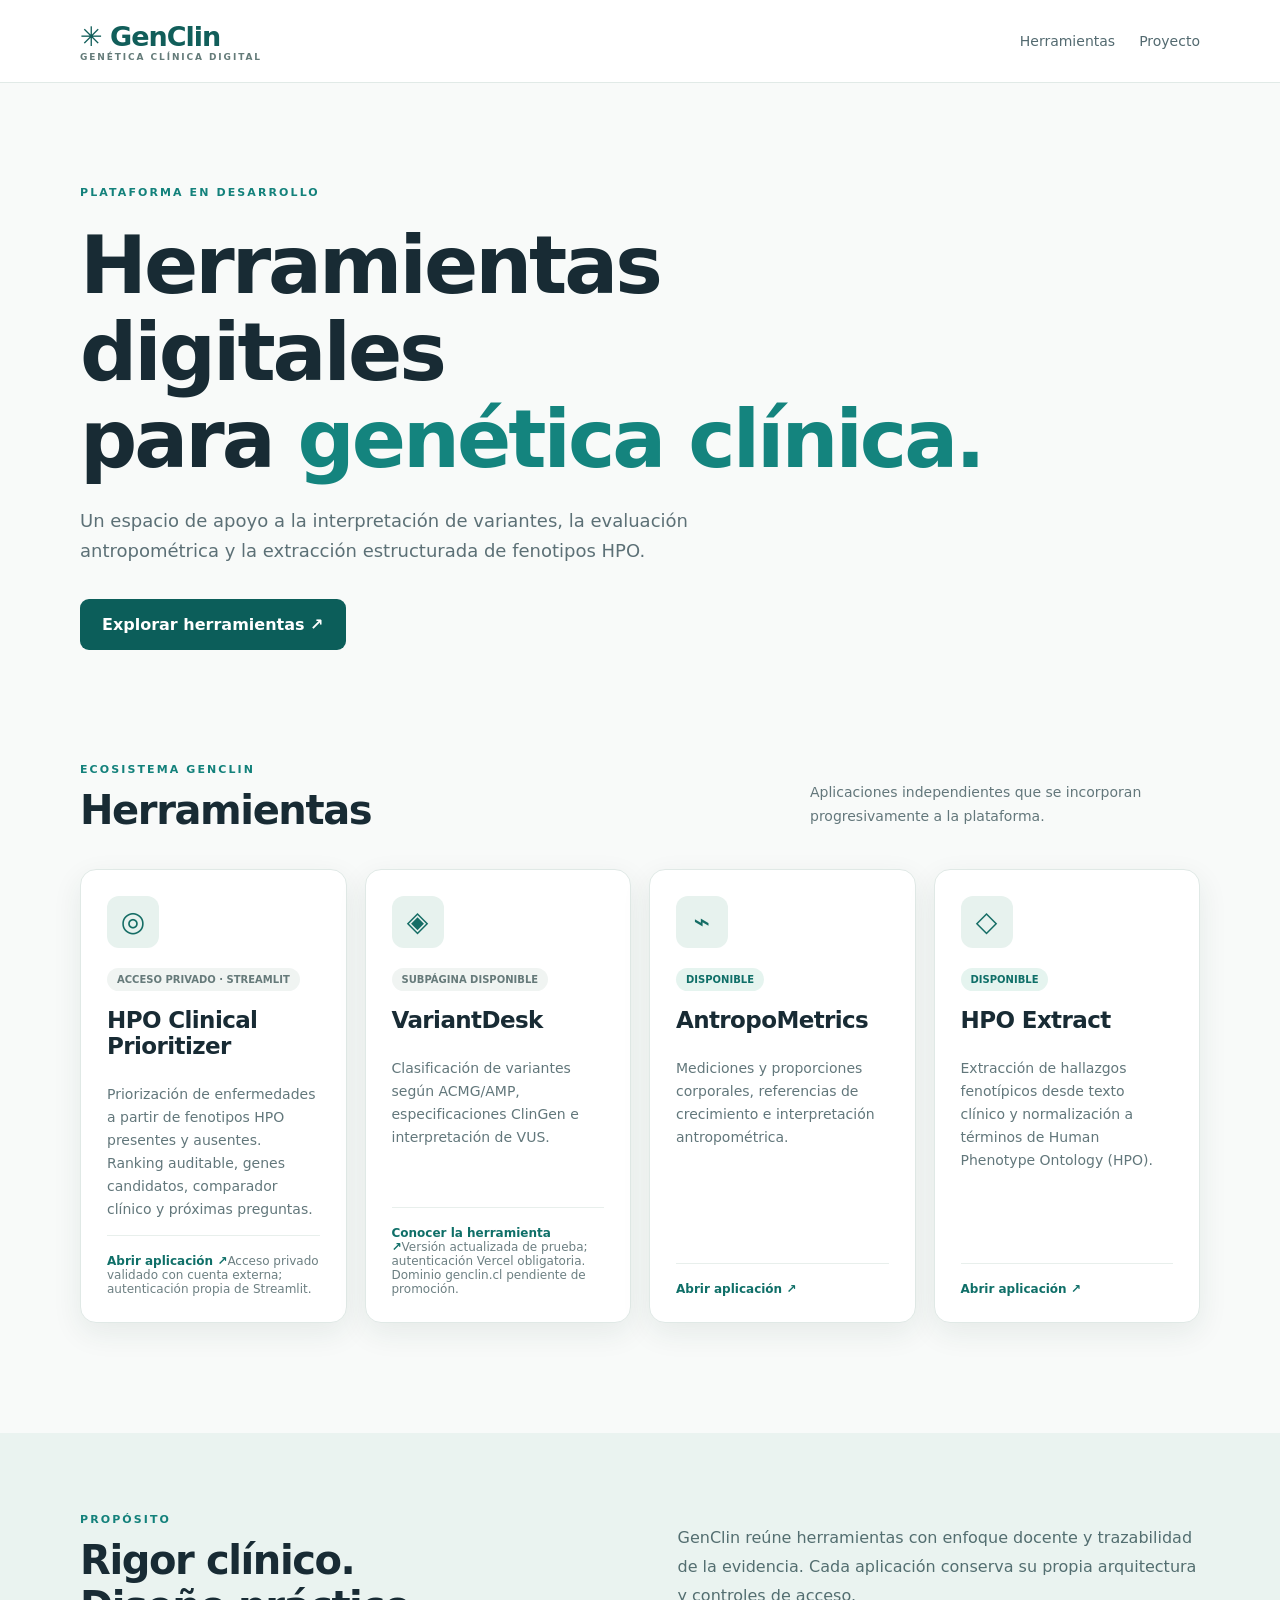
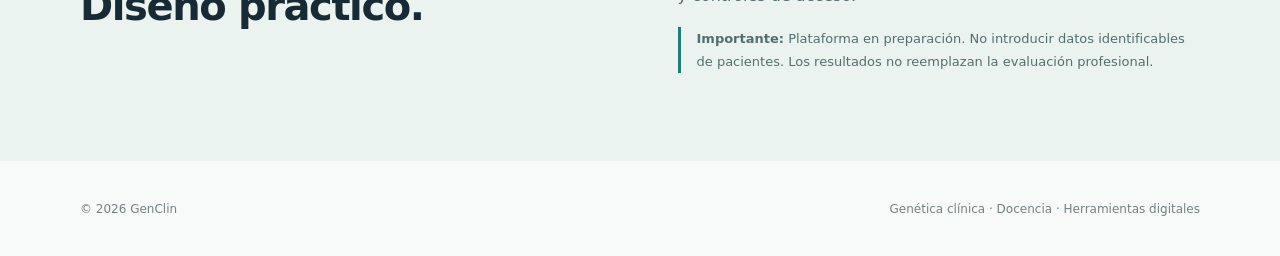
==== index.html @ 96fd71f2 "fix(portal): point VariantDesk to tested protected preview and clarify Streamlit privacy" ====
<!doctype html>
<html lang="es"><head><meta charset="utf-8"><meta name="viewport" content="width=device-width,initial-scale=1"><meta name="description" content="GenClin: herramientas digitales para genética clínica y docencia."><title>GenClin | Genética clínica digital</title><link rel="stylesheet" href="./styles.css"></head>
<body><header class="header"><div class="container top"><a class="brand" href="./">✳ GenClin <small>GENÉTICA CLÍNICA DIGITAL</small></a><nav><a href="#herramientas">Herramientas</a><a href="#proyecto">Proyecto</a></nav></div></header>
<main><section class="hero container"><span class="eyebrow">PLATAFORMA EN DESARROLLO</span><h1>Herramientas digitales<br>para <em>genética clínica.</em></h1><p>Un espacio de apoyo a la interpretación de variantes, la evaluación antropométrica y la extracción estructurada de fenotipos HPO.</p><a class="button" href="#herramientas">Explorar herramientas ↗</a></section>
<section class="container section" id="herramientas"><div class="intro"><div><span class="eyebrow">ECOSISTEMA GENCLIN</span><h2>Herramientas</h2></div><p>Aplicaciones independientes que se incorporan progresivamente a la plataforma.</p></div>
<div class="cards"><article class="card"><span class="symbol">◎</span><span class="tag">Acceso privado · Streamlit</span><h3>HPO Clinical Prioritizer</h3><p>Priorización de enfermedades a partir de fenotipos HPO presentes y ausentes. Ranking auditable, genes candidatos, comparador clínico y próximas preguntas.</p><footer><a href="https://hpo-clinical-prioritizer.streamlit.app/" target="_blank" rel="noopener noreferrer" aria-label="Abrir HPO Clinical Prioritizer en Streamlit con acceso privado">Abrir aplicación ↗</a><span class="subnote">Acceso privado validado con cuenta externa; autenticación propia de Streamlit.</span></footer></article>
<article class="card"><span class="symbol">◈</span><span class="tag">Subpágina disponible</span><h3>VariantDesk</h3><p>Clasificación de variantes según ACMG/AMP, especificaciones ClinGen e interpretación de VUS.</p><footer><a href="https://variantdesk-nqoenwods-grlayson-7898s-projects.vercel.app/sequence" target="_blank" rel="noopener noreferrer" aria-label="Abrir preview actualizado y protegido de VariantDesk en Vercel">Conocer la herramienta ↗</a><span class="subnote">Versión actualizada de prueba; autenticación Vercel obligatoria. Dominio genclin.cl pendiente de promoción.</span></footer></article>
<article class="card"><span class="symbol">⌁</span><span class="tag available">Disponible</span><h3>AntropoMetrics</h3><p>Mediciones y proporciones corporales, referencias de crecimiento e interpretación antropométrica.</p><footer><a href="https://antropometria.genclin.cl" target="_blank" rel="noopener noreferrer" aria-label="Abrir AntropoMetrics">Abrir aplicación ↗</a></footer></article>
<article class="card"><span class="symbol">◇</span><span class="tag available">Disponible</span><h3>HPO Extract</h3><p>Extracción de hallazgos fenotípicos desde texto clínico y normalización a términos de Human Phenotype Ontology (HPO).</p><footer><a href="https://hpo.genclin.cl" target="_blank" rel="noopener noreferrer" aria-label="Abrir HPO Extract">Abrir aplicación ↗</a></footer></article></div></section>
<section id="proyecto" class="info"><div class="container info-grid"><div><span class="eyebrow">PROPÓSITO</span><h2>Rigor clínico.<br>Diseño práctico.</h2></div><div><p>GenClin reúne herramientas con enfoque docente y trazabilidad de la evidencia. Cada aplicación conserva su propia arquitectura y controles de acceso.</p><p class="notice"><strong>Importante:</strong> Plataforma en preparación. No introducir datos identificables de pacientes. Los resultados no reemplazan la evaluación profesional.</p></div></div></section></main>
<footer class="container foot"><span>© 2026 GenClin</span><span>Genética clínica · Docencia · Herramientas digitales</span></footer></body></html>
---- styles.css ----
:root{font-family:Inter,ui-sans-serif,system-ui,-apple-system,BlinkMacSystemFont,"Segoe UI",sans-serif;color:#182b34;background:#f8faf9}*{box-sizing:border-box}html{scroll-behavior:smooth}body{margin:0}a{text-decoration:none;color:inherit}.container{width:min(1120px,calc(100% - 44px));margin:auto}.header{background:white;border-bottom:1px solid #e1eae7}.top{display:flex;justify-content:space-between;align-items:center;gap:20px;min-height:82px}.brand{font-size:27px;font-weight:800;letter-spacing:-1px;color:#115e5a}.brand small{display:block;font-size:9px;letter-spacing:1.9px;color:#647b79}.top nav{display:flex;gap:24px;color:#536a70;font-size:14px}.hero{padding:98px 0 108px}.eyebrow{color:#13817b;font-size:11px;font-weight:800;letter-spacing:2.1px}.hero h1{font-size:clamp(43px,6.4vw,80px);line-height:1.09;letter-spacing:-3px;margin:22px 0;max-width:930px}.hero em{font-style:normal;color:#14847e}.hero p{font-size:18px;line-height:1.7;max-width:670px;color:#5c7076;margin:0 0 32px}.button{display:inline-block;background:#0c5e5a;color:white;padding:16px 22px;border-radius:9px;font-weight:650}.button:hover{background:#084a46}.section{padding-bottom:110px}.intro{display:flex;justify-content:space-between;align-items:end;gap:30px;margin-bottom:26px}.intro h2,.info h2{font-size:40px;letter-spacing:-1.4px;margin:10px 0}.intro p{max-width:390px;color:#63777b;line-height:1.7;font-size:14px}.cards{display:grid;grid-template-columns:repeat(3,minmax(0,1fr));gap:18px}.card{background:white;border:1px solid #e0e9e6;border-radius:16px;min-height:330px;padding:26px;display:flex;flex-direction:column;box-shadow:0 10px 30px #183c3615}.symbol{display:grid;place-items:center;width:52px;height:52px;border-radius:12px;background:#e7f2ee;color:#156d65;font-size:28px}.tag{align-self:flex-start;margin-top:20px;background:#f0f4f2;color:#667a7a;padding:6px 10px;border-radius:99px;font-size:10px;text-transform:uppercase;font-weight:700}.card h3{margin:16px 0 10px;font-size:23px;letter-spacing:-.6px}.card p{font-size:14px;color:#62777b;line-height:1.65}.card footer{margin-top:auto;border-top:1px solid #e8efec;padding-top:18px;color:#6c7f82;font-size:12px}.info{background:#eaf3f0;padding:75px 0}.info-grid{display:grid;grid-template-columns:1fr 1fr;gap:75px}.info-grid p{color:#536e70;font-size:16px;line-height:1.8}.notice{border-left:3px solid #207e78;padding-left:16px;font-size:13px!important}.foot{min-height:95px;display:flex;justify-content:space-between;align-items:center;gap:20px;font-size:12px;color:#718284}@media(max-width:760px){.top{min-height:72px}.top nav{gap:14px;font-size:12px}.hero{padding:65px 0}.hero h1{letter-spacing:-1.7px}.hero p{font-size:16px}.intro{display:block}.cards{grid-template-columns:1fr}.card{min-height:280px}.info-grid{grid-template-columns:1fr;gap:16px}.info{padding:55px 0}.foot{flex-direction:column;align-items:start;padding:25px 0}}.tag.available{background:#e5f4ef;color:#0f6f68}.card footer a{color:#0f6f68;font-weight:700}.card footer a:hover{text-decoration:underline}\n
.card footer .subnote{display:block;margin-top:8px;color:#718284;font-size:11px;line-height:1.5}.cards{grid-template-columns:repeat(2,minmax(0,1fr))}@media(min-width:980px){.cards{grid-template-columns:repeat(4,minmax(0,1fr))}}@media(max-width:760px){.cards{grid-template-columns:1fr}}
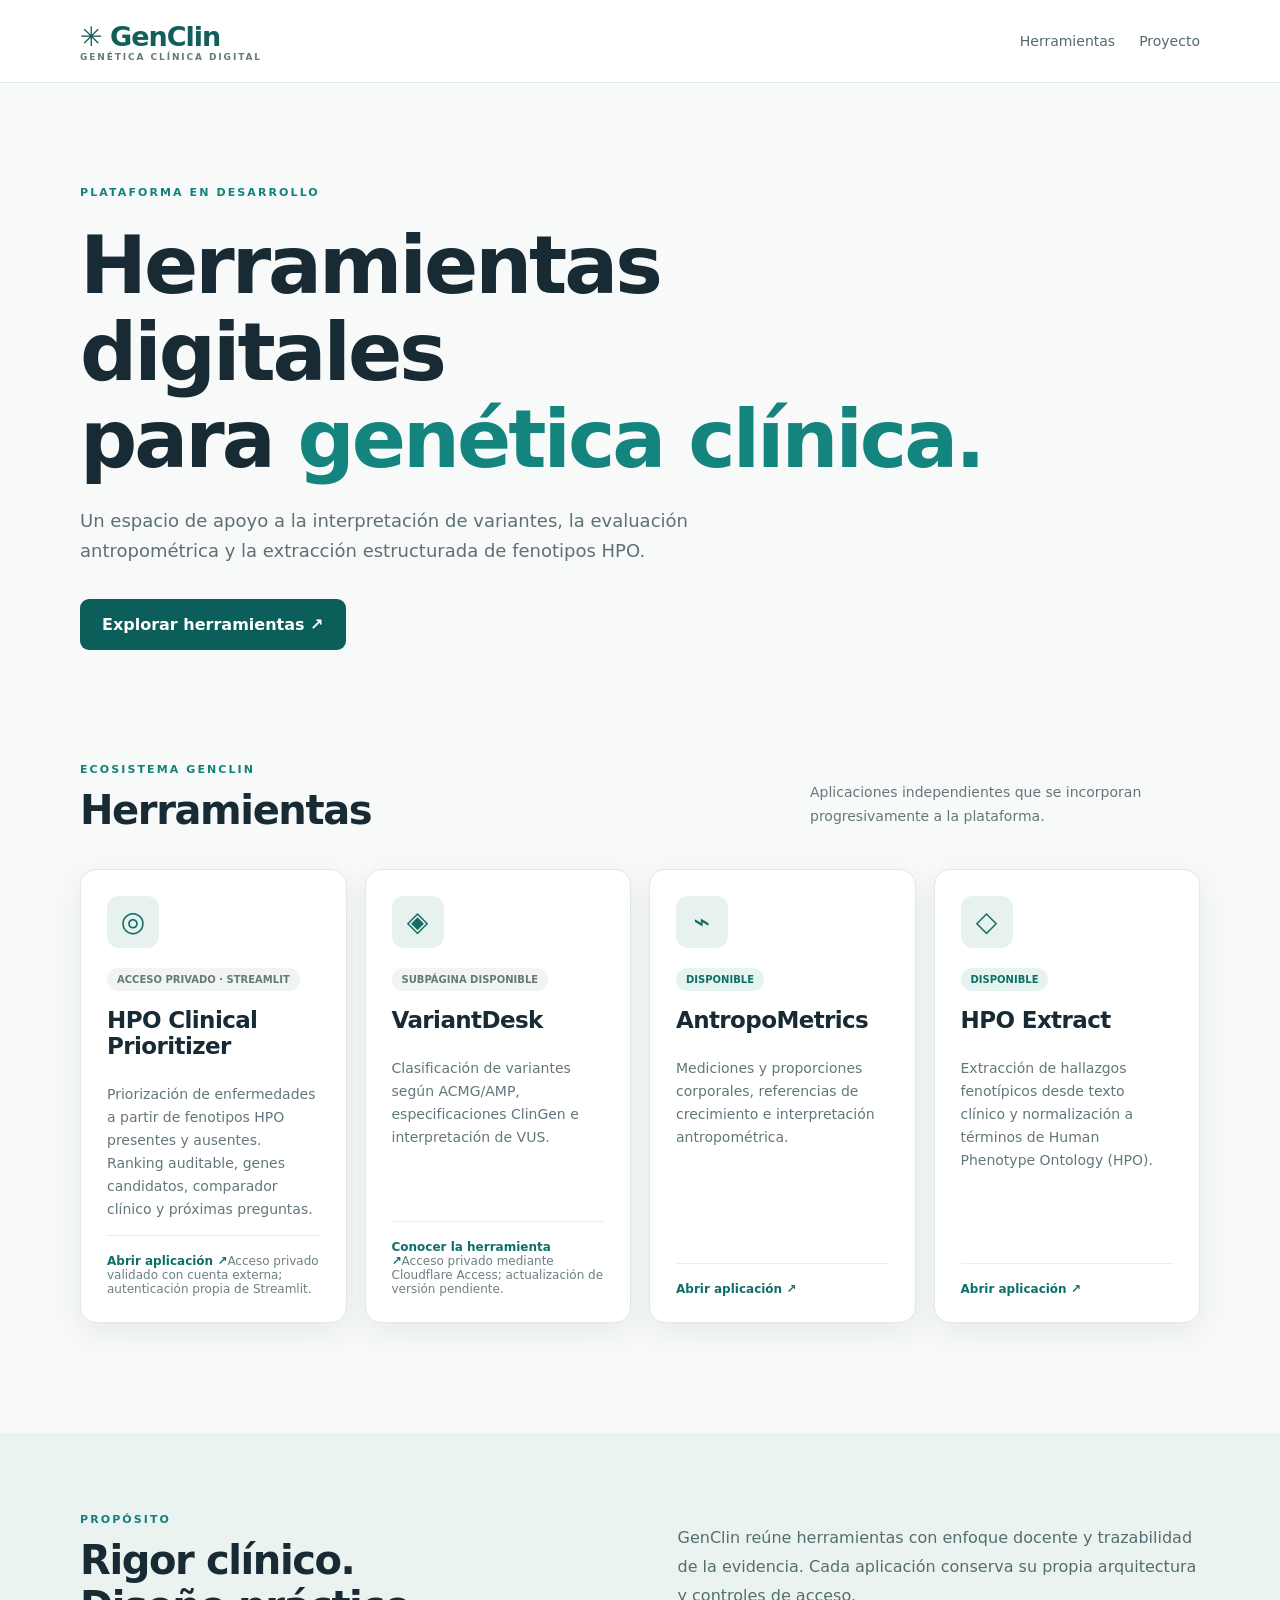
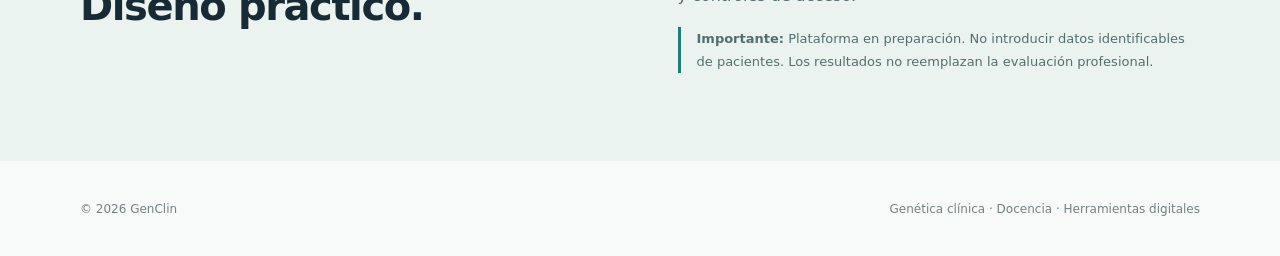
==== commit a6148517: "fix(portal): use canonical protected variantdesk.genclin.cl link" ====
--- a/index.html
+++ b/index.html
@@ -4,7 +4,7 @@
 <main><section class="hero container"><span class="eyebrow">PLATAFORMA EN DESARROLLO</span><h1>Herramientas digitales<br>para <em>genética clínica.</em></h1><p>Un espacio de apoyo a la interpretación de variantes, la evaluación antropométrica y la extracción estructurada de fenotipos HPO.</p><a class="button" href="#herramientas">Explorar herramientas ↗</a></section>
 <section class="container section" id="herramientas"><div class="intro"><div><span class="eyebrow">ECOSISTEMA GENCLIN</span><h2>Herramientas</h2></div><p>Aplicaciones independientes que se incorporan progresivamente a la plataforma.</p></div>
 <div class="cards"><article class="card"><span class="symbol">◎</span><span class="tag">Acceso privado · Streamlit</span><h3>HPO Clinical Prioritizer</h3><p>Priorización de enfermedades a partir de fenotipos HPO presentes y ausentes. Ranking auditable, genes candidatos, comparador clínico y próximas preguntas.</p><footer><a href="https://hpo-clinical-prioritizer.streamlit.app/" target="_blank" rel="noopener noreferrer" aria-label="Abrir HPO Clinical Prioritizer en Streamlit con acceso privado">Abrir aplicación ↗</a><span class="subnote">Acceso privado validado con cuenta externa; autenticación propia de Streamlit.</span></footer></article>
-<article class="card"><span class="symbol">◈</span><span class="tag">Subpágina disponible</span><h3>VariantDesk</h3><p>Clasificación de variantes según ACMG/AMP, especificaciones ClinGen e interpretación de VUS.</p><footer><a href="https://variantdesk-nqoenwods-grlayson-7898s-projects.vercel.app/sequence" target="_blank" rel="noopener noreferrer" aria-label="Abrir preview actualizado y protegido de VariantDesk en Vercel">Conocer la herramienta ↗</a><span class="subnote">Versión actualizada de prueba; autenticación Vercel obligatoria. Dominio genclin.cl pendiente de promoción.</span></footer></article>
+<article class="card"><span class="symbol">◈</span><span class="tag">Subpágina disponible</span><h3>VariantDesk</h3><p>Clasificación de variantes según ACMG/AMP, especificaciones ClinGen e interpretación de VUS.</p><footer><a href="https://variantdesk.genclin.cl/sequence" target="_blank" rel="noopener noreferrer" aria-label="Abrir VariantDesk protegido en GenClin">Conocer la herramienta ↗</a><span class="subnote">Acceso privado mediante Cloudflare Access; actualización de versión pendiente.</span></footer></article>
 <article class="card"><span class="symbol">⌁</span><span class="tag available">Disponible</span><h3>AntropoMetrics</h3><p>Mediciones y proporciones corporales, referencias de crecimiento e interpretación antropométrica.</p><footer><a href="https://antropometria.genclin.cl" target="_blank" rel="noopener noreferrer" aria-label="Abrir AntropoMetrics">Abrir aplicación ↗</a></footer></article>
 <article class="card"><span class="symbol">◇</span><span class="tag available">Disponible</span><h3>HPO Extract</h3><p>Extracción de hallazgos fenotípicos desde texto clínico y normalización a términos de Human Phenotype Ontology (HPO).</p><footer><a href="https://hpo.genclin.cl" target="_blank" rel="noopener noreferrer" aria-label="Abrir HPO Extract">Abrir aplicación ↗</a></footer></article></div></section>
 <section id="proyecto" class="info"><div class="container info-grid"><div><span class="eyebrow">PROPÓSITO</span><h2>Rigor clínico.<br>Diseño práctico.</h2></div><div><p>GenClin reúne herramientas con enfoque docente y trazabilidad de la evidencia. Cada aplicación conserva su propia arquitectura y controles de acceso.</p><p class="notice"><strong>Importante:</strong> Plataforma en preparación. No introducir datos identificables de pacientes. Los resultados no reemplazan la evaluación profesional.</p></div></div></section></main>
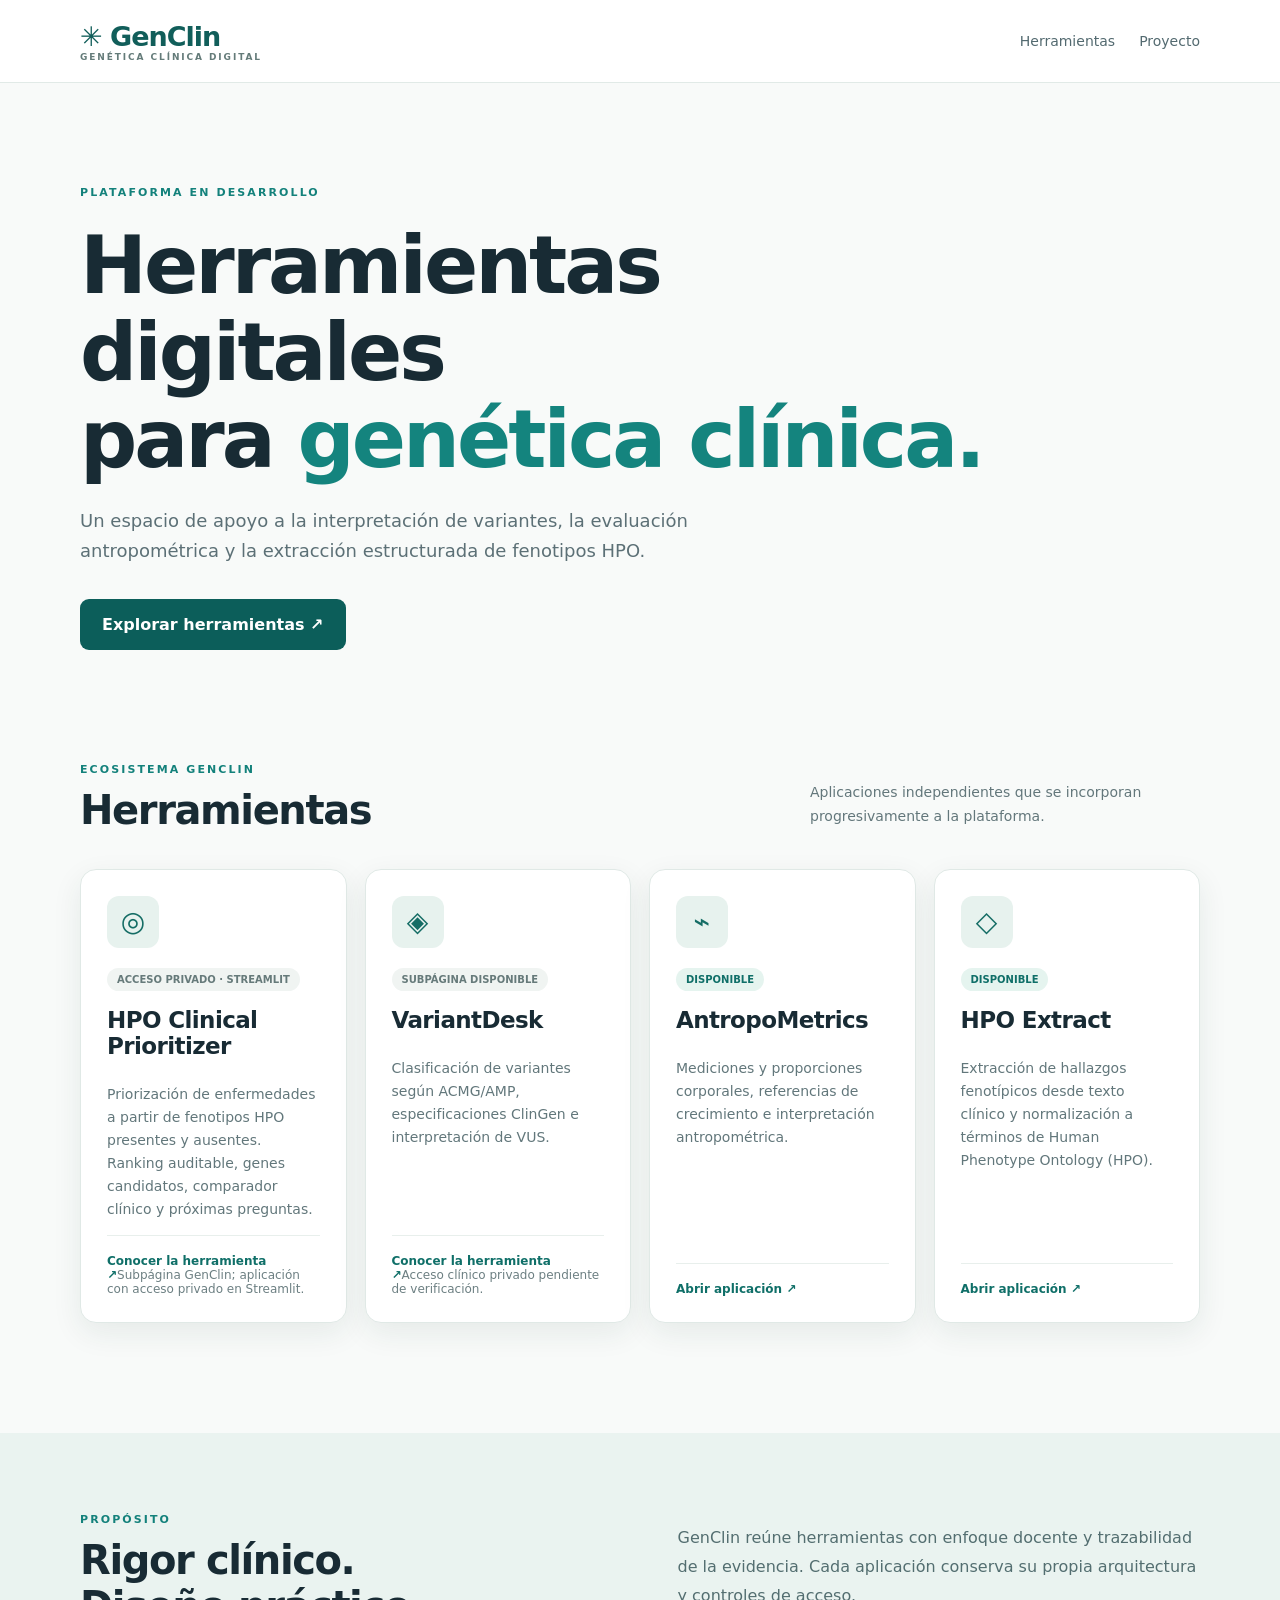
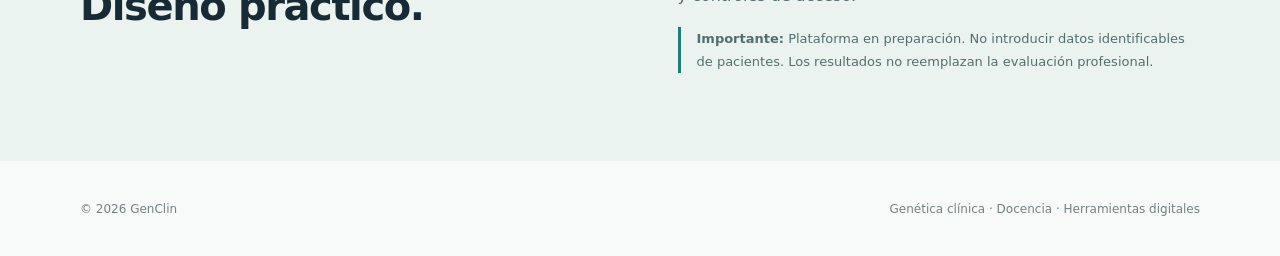
==== commit 6f04a8a1: "fix(portal): link VariantDesk to protected canonical domain" ====
--- a/index.html
+++ b/index.html
@@ -3,8 +3,8 @@
 <body><header class="header"><div class="container top"><a class="brand" href="./">✳ GenClin <small>GENÉTICA CLÍNICA DIGITAL</small></a><nav><a href="#herramientas">Herramientas</a><a href="#proyecto">Proyecto</a></nav></div></header>
 <main><section class="hero container"><span class="eyebrow">PLATAFORMA EN DESARROLLO</span><h1>Herramientas digitales<br>para <em>genética clínica.</em></h1><p>Un espacio de apoyo a la interpretación de variantes, la evaluación antropométrica y la extracción estructurada de fenotipos HPO.</p><a class="button" href="#herramientas">Explorar herramientas ↗</a></section>
 <section class="container section" id="herramientas"><div class="intro"><div><span class="eyebrow">ECOSISTEMA GENCLIN</span><h2>Herramientas</h2></div><p>Aplicaciones independientes que se incorporan progresivamente a la plataforma.</p></div>
-<div class="cards"><article class="card"><span class="symbol">◎</span><span class="tag">Acceso privado · Streamlit</span><h3>HPO Clinical Prioritizer</h3><p>Priorización de enfermedades a partir de fenotipos HPO presentes y ausentes. Ranking auditable, genes candidatos, comparador clínico y próximas preguntas.</p><footer><a href="https://hpo-clinical-prioritizer.streamlit.app/" target="_blank" rel="noopener noreferrer" aria-label="Abrir HPO Clinical Prioritizer en Streamlit con acceso privado">Abrir aplicación ↗</a><span class="subnote">Acceso privado validado con cuenta externa; autenticación propia de Streamlit.</span></footer></article>
-<article class="card"><span class="symbol">◈</span><span class="tag">Subpágina disponible</span><h3>VariantDesk</h3><p>Clasificación de variantes según ACMG/AMP, especificaciones ClinGen e interpretación de VUS.</p><footer><a href="https://variantdesk.genclin.cl/sequence" target="_blank" rel="noopener noreferrer" aria-label="Abrir VariantDesk protegido en GenClin">Conocer la herramienta ↗</a><span class="subnote">Acceso privado mediante Cloudflare Access; actualización de versión pendiente.</span></footer></article>
+<div class="cards"><article class="card"><span class="symbol">◎</span><span class="tag">Acceso privado · Streamlit</span><h3>HPO Clinical Prioritizer</h3><p>Priorización de enfermedades a partir de fenotipos HPO presentes y ausentes. Ranking auditable, genes candidatos, comparador clínico y próximas preguntas.</p><footer><a href="/hpo-prioritizer/" aria-label="Ver HPO Clinical Prioritizer en GenClin">Conocer la herramienta ↗</a><span class="subnote">Subpágina GenClin; aplicación con acceso privado en Streamlit.</span></footer></article>
+<article class="card"><span class="symbol">◈</span><span class="tag">Subpágina disponible</span><h3>VariantDesk</h3><p>Clasificación de variantes según ACMG/AMP, especificaciones ClinGen e interpretación de VUS.</p><footer><a href="https://variantdesk.genclin.cl/" target="_blank" rel="noopener noreferrer" aria-label="Abrir VariantDesk protegido en GenClin">Conocer la herramienta ↗</a><span class="subnote">Acceso clínico privado pendiente de verificación.</span></footer></article>
 <article class="card"><span class="symbol">⌁</span><span class="tag available">Disponible</span><h3>AntropoMetrics</h3><p>Mediciones y proporciones corporales, referencias de crecimiento e interpretación antropométrica.</p><footer><a href="https://antropometria.genclin.cl" target="_blank" rel="noopener noreferrer" aria-label="Abrir AntropoMetrics">Abrir aplicación ↗</a></footer></article>
 <article class="card"><span class="symbol">◇</span><span class="tag available">Disponible</span><h3>HPO Extract</h3><p>Extracción de hallazgos fenotípicos desde texto clínico y normalización a términos de Human Phenotype Ontology (HPO).</p><footer><a href="https://hpo.genclin.cl" target="_blank" rel="noopener noreferrer" aria-label="Abrir HPO Extract">Abrir aplicación ↗</a></footer></article></div></section>
 <section id="proyecto" class="info"><div class="container info-grid"><div><span class="eyebrow">PROPÓSITO</span><h2>Rigor clínico.<br>Diseño práctico.</h2></div><div><p>GenClin reúne herramientas con enfoque docente y trazabilidad de la evidencia. Cada aplicación conserva su propia arquitectura y controles de acceso.</p><p class="notice"><strong>Importante:</strong> Plataforma en preparación. No introducir datos identificables de pacientes. Los resultados no reemplazan la evaluación profesional.</p></div></div></section></main>
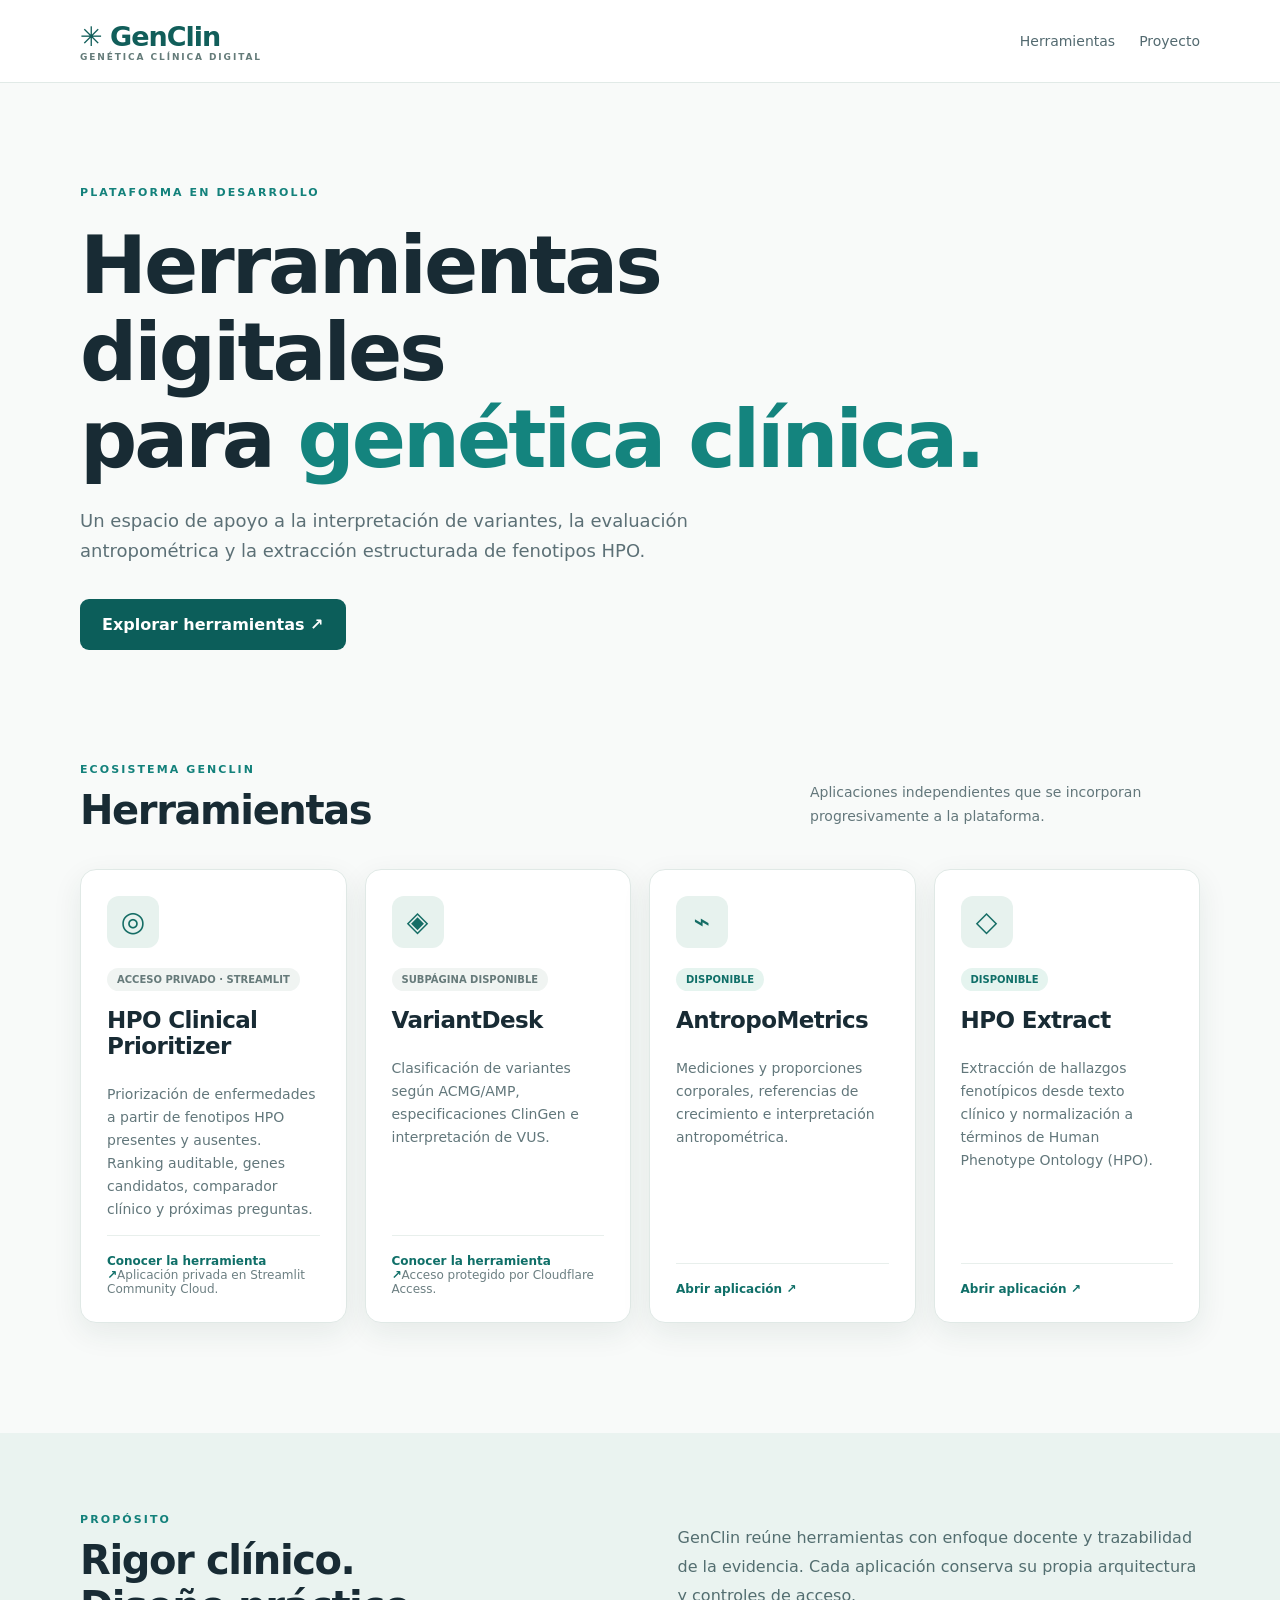
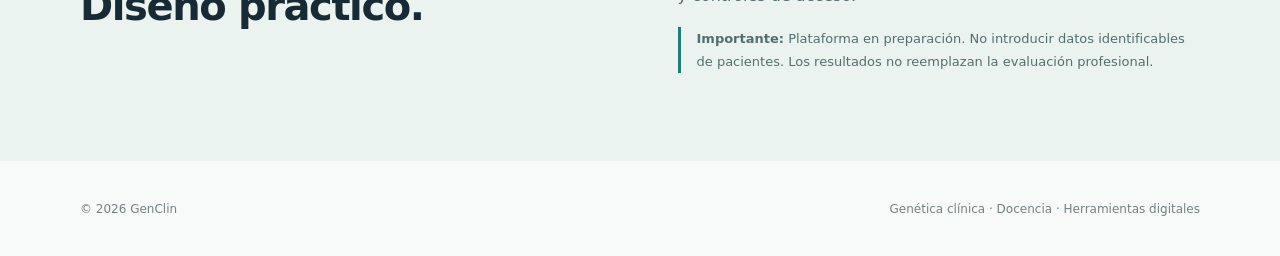
==== commit d619eabc: "fix(portal): publish verified private HPO and VariantDesk links" ====
--- a/index.html
+++ b/index.html
@@ -3,8 +3,8 @@
 <body><header class="header"><div class="container top"><a class="brand" href="./">✳ GenClin <small>GENÉTICA CLÍNICA DIGITAL</small></a><nav><a href="#herramientas">Herramientas</a><a href="#proyecto">Proyecto</a></nav></div></header>
 <main><section class="hero container"><span class="eyebrow">PLATAFORMA EN DESARROLLO</span><h1>Herramientas digitales<br>para <em>genética clínica.</em></h1><p>Un espacio de apoyo a la interpretación de variantes, la evaluación antropométrica y la extracción estructurada de fenotipos HPO.</p><a class="button" href="#herramientas">Explorar herramientas ↗</a></section>
 <section class="container section" id="herramientas"><div class="intro"><div><span class="eyebrow">ECOSISTEMA GENCLIN</span><h2>Herramientas</h2></div><p>Aplicaciones independientes que se incorporan progresivamente a la plataforma.</p></div>
-<div class="cards"><article class="card"><span class="symbol">◎</span><span class="tag">Acceso privado · Streamlit</span><h3>HPO Clinical Prioritizer</h3><p>Priorización de enfermedades a partir de fenotipos HPO presentes y ausentes. Ranking auditable, genes candidatos, comparador clínico y próximas preguntas.</p><footer><a href="/hpo-prioritizer/" aria-label="Ver HPO Clinical Prioritizer en GenClin">Conocer la herramienta ↗</a><span class="subnote">Subpágina GenClin; aplicación con acceso privado en Streamlit.</span></footer></article>
-<article class="card"><span class="symbol">◈</span><span class="tag">Subpágina disponible</span><h3>VariantDesk</h3><p>Clasificación de variantes según ACMG/AMP, especificaciones ClinGen e interpretación de VUS.</p><footer><a href="https://variantdesk.genclin.cl/" target="_blank" rel="noopener noreferrer" aria-label="Abrir VariantDesk protegido en GenClin">Conocer la herramienta ↗</a><span class="subnote">Acceso clínico privado pendiente de verificación.</span></footer></article>
+<div class="cards"><article class="card"><span class="symbol">◎</span><span class="tag">Acceso privado · Streamlit</span><h3>HPO Clinical Prioritizer</h3><p>Priorización de enfermedades a partir de fenotipos HPO presentes y ausentes. Ranking auditable, genes candidatos, comparador clínico y próximas preguntas.</p><footer><a href="https://hpo-clinical-prioritizer.streamlit.app/" target="_blank" rel="noopener noreferrer" aria-label="Abrir HPO Clinical Prioritizer privado en Streamlit">Conocer la herramienta ↗</a><span class="subnote">Aplicación privada en Streamlit Community Cloud.</span></footer></article>
+<article class="card"><span class="symbol">◈</span><span class="tag">Subpágina disponible</span><h3>VariantDesk</h3><p>Clasificación de variantes según ACMG/AMP, especificaciones ClinGen e interpretación de VUS.</p><footer><a href="https://variantdesk.genclin.cl/" target="_blank" rel="noopener noreferrer" aria-label="Abrir VariantDesk protegido en GenClin">Conocer la herramienta ↗</a><span class="subnote">Acceso protegido por Cloudflare Access.</span></footer></article>
 <article class="card"><span class="symbol">⌁</span><span class="tag available">Disponible</span><h3>AntropoMetrics</h3><p>Mediciones y proporciones corporales, referencias de crecimiento e interpretación antropométrica.</p><footer><a href="https://antropometria.genclin.cl" target="_blank" rel="noopener noreferrer" aria-label="Abrir AntropoMetrics">Abrir aplicación ↗</a></footer></article>
 <article class="card"><span class="symbol">◇</span><span class="tag available">Disponible</span><h3>HPO Extract</h3><p>Extracción de hallazgos fenotípicos desde texto clínico y normalización a términos de Human Phenotype Ontology (HPO).</p><footer><a href="https://hpo.genclin.cl" target="_blank" rel="noopener noreferrer" aria-label="Abrir HPO Extract">Abrir aplicación ↗</a></footer></article></div></section>
 <section id="proyecto" class="info"><div class="container info-grid"><div><span class="eyebrow">PROPÓSITO</span><h2>Rigor clínico.<br>Diseño práctico.</h2></div><div><p>GenClin reúne herramientas con enfoque docente y trazabilidad de la evidencia. Cada aplicación conserva su propia arquitectura y controles de acceso.</p><p class="notice"><strong>Importante:</strong> Plataforma en preparación. No introducir datos identificables de pacientes. Los resultados no reemplazan la evaluación profesional.</p></div></div></section></main>
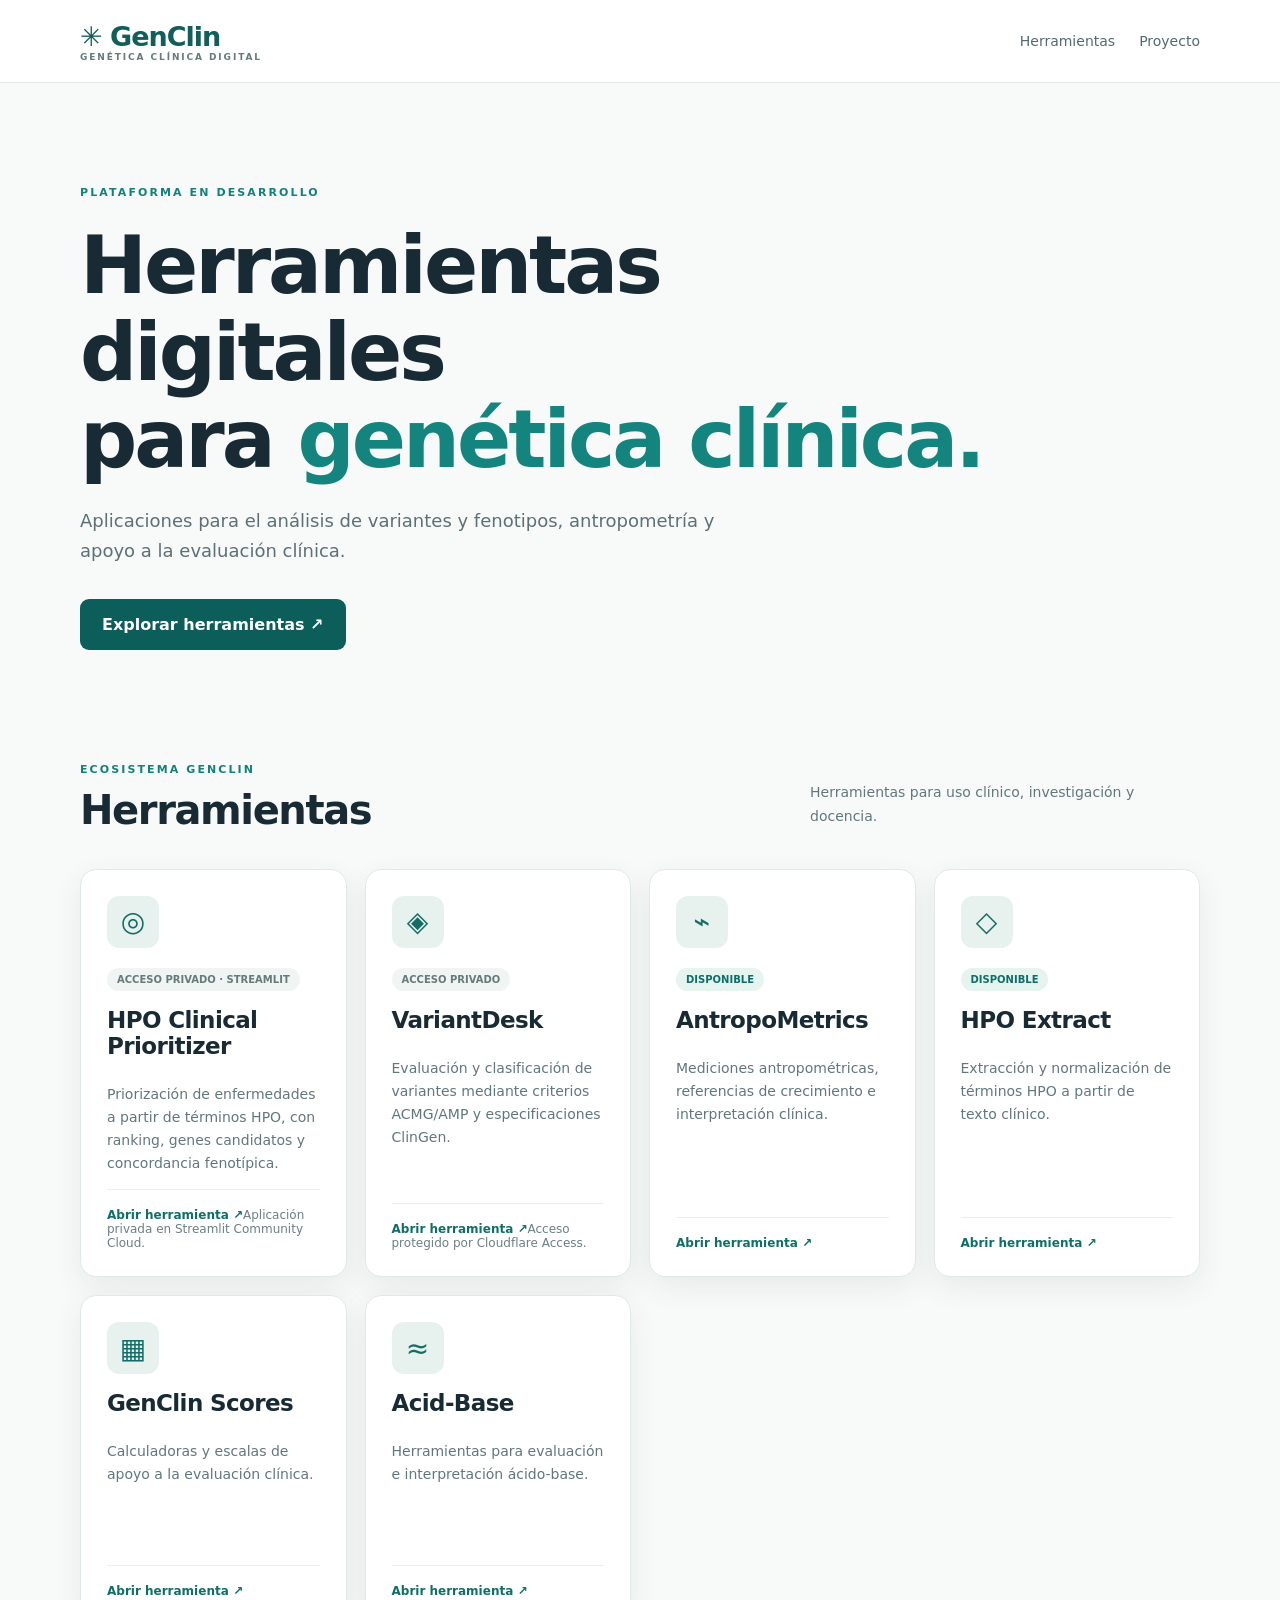
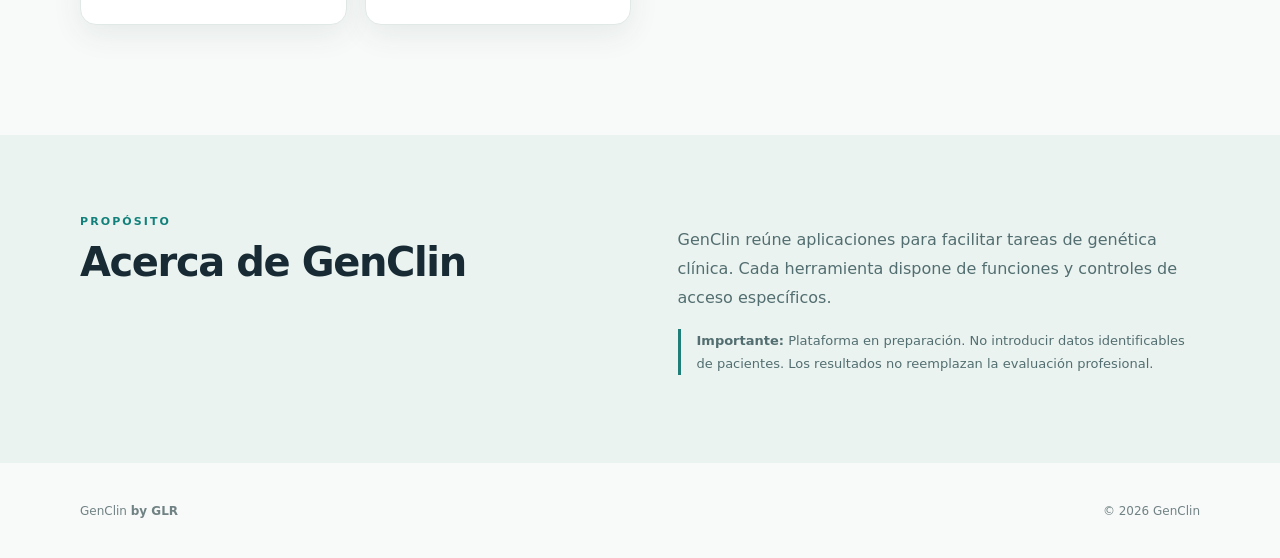
==== commit 30cca6b1: "design(portal): simplify copy, add Scores and Acid-Base cards, GLR footer" ====
--- a/index.html
+++ b/index.html
@@ -1,11 +1,11 @@
 <!doctype html>
 <html lang="es"><head><meta charset="utf-8"><meta name="viewport" content="width=device-width,initial-scale=1"><meta name="description" content="GenClin: herramientas digitales para genética clínica y docencia."><title>GenClin | Genética clínica digital</title><link rel="stylesheet" href="./styles.css"></head>
 <body><header class="header"><div class="container top"><a class="brand" href="./">✳ GenClin <small>GENÉTICA CLÍNICA DIGITAL</small></a><nav><a href="#herramientas">Herramientas</a><a href="#proyecto">Proyecto</a></nav></div></header>
-<main><section class="hero container"><span class="eyebrow">PLATAFORMA EN DESARROLLO</span><h1>Herramientas digitales<br>para <em>genética clínica.</em></h1><p>Un espacio de apoyo a la interpretación de variantes, la evaluación antropométrica y la extracción estructurada de fenotipos HPO.</p><a class="button" href="#herramientas">Explorar herramientas ↗</a></section>
-<section class="container section" id="herramientas"><div class="intro"><div><span class="eyebrow">ECOSISTEMA GENCLIN</span><h2>Herramientas</h2></div><p>Aplicaciones independientes que se incorporan progresivamente a la plataforma.</p></div>
-<div class="cards"><article class="card"><span class="symbol">◎</span><span class="tag">Acceso privado · Streamlit</span><h3>HPO Clinical Prioritizer</h3><p>Priorización de enfermedades a partir de fenotipos HPO presentes y ausentes. Ranking auditable, genes candidatos, comparador clínico y próximas preguntas.</p><footer><a href="https://hpo-clinical-prioritizer.streamlit.app/" target="_blank" rel="noopener noreferrer" aria-label="Abrir HPO Clinical Prioritizer privado en Streamlit">Conocer la herramienta ↗</a><span class="subnote">Aplicación privada en Streamlit Community Cloud.</span></footer></article>
-<article class="card"><span class="symbol">◈</span><span class="tag">Subpágina disponible</span><h3>VariantDesk</h3><p>Clasificación de variantes según ACMG/AMP, especificaciones ClinGen e interpretación de VUS.</p><footer><a href="https://variantdesk.genclin.cl/" target="_blank" rel="noopener noreferrer" aria-label="Abrir VariantDesk protegido en GenClin">Conocer la herramienta ↗</a><span class="subnote">Acceso protegido por Cloudflare Access.</span></footer></article>
-<article class="card"><span class="symbol">⌁</span><span class="tag available">Disponible</span><h3>AntropoMetrics</h3><p>Mediciones y proporciones corporales, referencias de crecimiento e interpretación antropométrica.</p><footer><a href="https://antropometria.genclin.cl" target="_blank" rel="noopener noreferrer" aria-label="Abrir AntropoMetrics">Abrir aplicación ↗</a></footer></article>
-<article class="card"><span class="symbol">◇</span><span class="tag available">Disponible</span><h3>HPO Extract</h3><p>Extracción de hallazgos fenotípicos desde texto clínico y normalización a términos de Human Phenotype Ontology (HPO).</p><footer><a href="https://hpo.genclin.cl" target="_blank" rel="noopener noreferrer" aria-label="Abrir HPO Extract">Abrir aplicación ↗</a></footer></article></div></section>
-<section id="proyecto" class="info"><div class="container info-grid"><div><span class="eyebrow">PROPÓSITO</span><h2>Rigor clínico.<br>Diseño práctico.</h2></div><div><p>GenClin reúne herramientas con enfoque docente y trazabilidad de la evidencia. Cada aplicación conserva su propia arquitectura y controles de acceso.</p><p class="notice"><strong>Importante:</strong> Plataforma en preparación. No introducir datos identificables de pacientes. Los resultados no reemplazan la evaluación profesional.</p></div></div></section></main>
-<footer class="container foot"><span>© 2026 GenClin</span><span>Genética clínica · Docencia · Herramientas digitales</span></footer></body></html>+<main><section class="hero container"><span class="eyebrow">PLATAFORMA EN DESARROLLO</span><h1>Herramientas digitales<br>para <em>genética clínica.</em></h1><p>Aplicaciones para el análisis de variantes y fenotipos, antropometría y apoyo a la evaluación clínica.</p><a class="button" href="#herramientas">Explorar herramientas ↗</a></section>
+<section class="container section" id="herramientas"><div class="intro"><div><span class="eyebrow">ECOSISTEMA GENCLIN</span><h2>Herramientas</h2></div><p>Herramientas para uso clínico, investigación y docencia.</p></div>
+<div class="cards"><article class="card"><span class="symbol">◎</span><span class="tag">Acceso privado · Streamlit</span><h3>HPO Clinical Prioritizer</h3><p>Priorización de enfermedades a partir de términos HPO, con ranking, genes candidatos y concordancia fenotípica.</p><footer><a href="https://hpo-clinical-prioritizer.streamlit.app/" target="_blank" rel="noopener noreferrer" aria-label="Abrir HPO Clinical Prioritizer privado en Streamlit">Abrir herramienta ↗</a><span class="subnote">Aplicación privada en Streamlit Community Cloud.</span></footer></article>
+<article class="card"><span class="symbol">◈</span><span class="tag">Acceso privado</span><h3>VariantDesk</h3><p>Evaluación y clasificación de variantes mediante criterios ACMG/AMP y especificaciones ClinGen.</p><footer><a href="https://variantdesk.genclin.cl/" target="_blank" rel="noopener noreferrer" aria-label="Abrir VariantDesk protegido en GenClin">Abrir herramienta ↗</a><span class="subnote">Acceso protegido por Cloudflare Access.</span></footer></article>
+<article class="card"><span class="symbol">⌁</span><span class="tag available">Disponible</span><h3>AntropoMetrics</h3><p>Mediciones antropométricas, referencias de crecimiento e interpretación clínica.</p><footer><a href="https://antropometria.genclin.cl" target="_blank" rel="noopener noreferrer" aria-label="Abrir AntropoMetrics">Abrir herramienta ↗</a></footer></article>
+<article class="card"><span class="symbol">◇</span><span class="tag available">Disponible</span><h3>HPO Extract</h3><p>Extracción y normalización de términos HPO a partir de texto clínico.</p><footer><a href="https://hpo.genclin.cl" target="_blank" rel="noopener noreferrer" aria-label="Abrir HPO Extract">Abrir herramienta ↗</a></footer></article><article class="card"><span class="symbol score-icon">▦</span><h3>GenClin Scores</h3><p>Calculadoras y escalas de apoyo a la evaluación clínica.</p><footer><a href="https://antropometria.genclin.cl/genclin-scores" target="_blank" rel="noopener noreferrer">Abrir herramienta ↗</a></footer></article><article class="card"><span class="symbol acid-icon">≈</span><h3>Acid-Base</h3><p>Herramientas para evaluación e interpretación ácido-base.</p><footer><a href="https://antropometria.genclin.cl/acid-base" target="_blank" rel="noopener noreferrer">Abrir herramienta ↗</a></footer></article></div></section>
+<section id="proyecto" class="info"><div class="container info-grid"><div><span class="eyebrow">PROPÓSITO</span><h2>Acerca de GenClin</h2></div><div><p>GenClin reúne aplicaciones para facilitar tareas de genética clínica. Cada herramienta dispone de funciones y controles de acceso específicos.</p><p class="notice"><strong>Importante:</strong> Plataforma en preparación. No introducir datos identificables de pacientes. Los resultados no reemplazan la evaluación profesional.</p></div></div></section></main>
+<footer class="container foot"><span>GenClin <strong>by GLR</strong></span><span>© 2026 GenClin</span></footer></body></html>
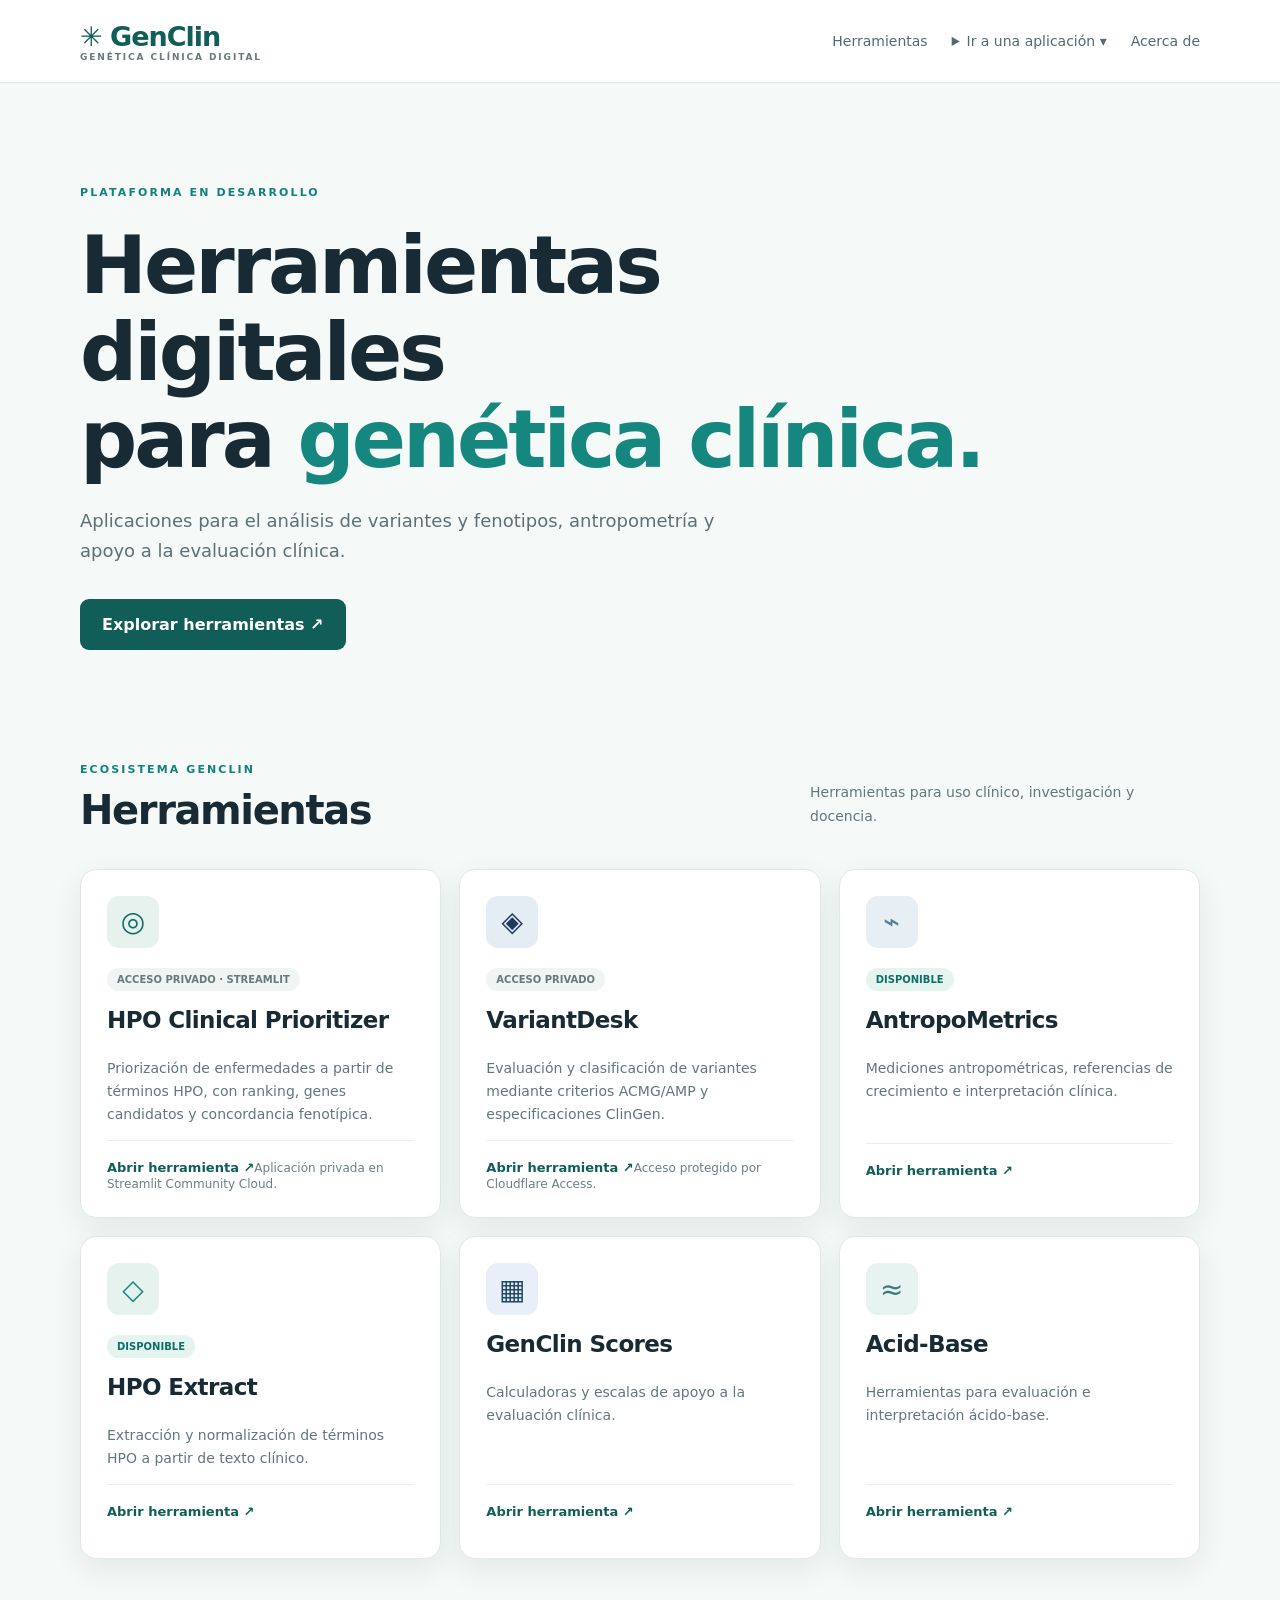
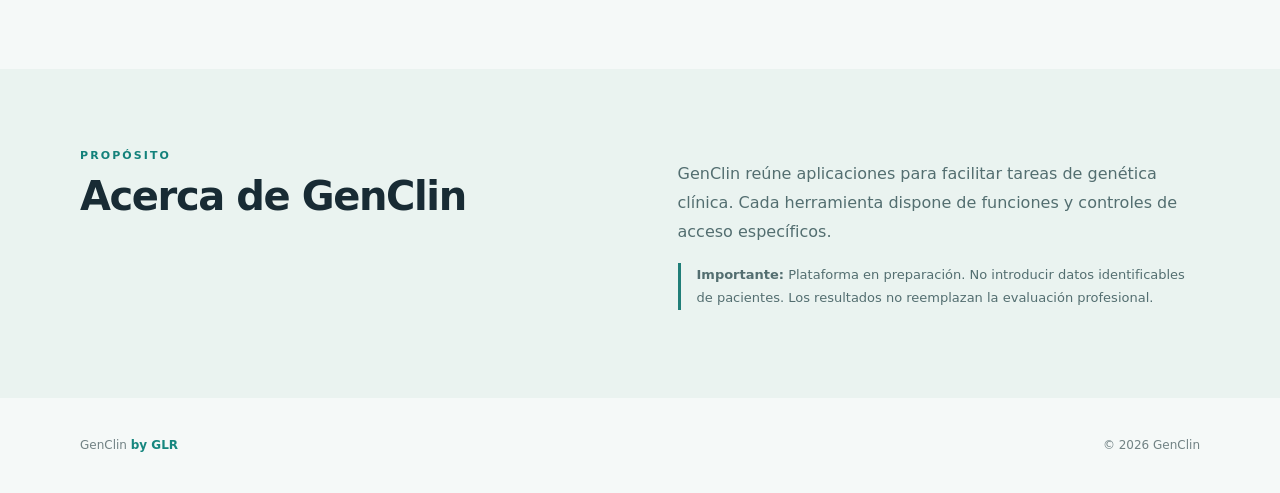
==== commit 7e5cfa6a: "feat(portal): accessible navigation to all six apps" ====
--- a/index.html
+++ b/index.html
@@ -1,6 +1,6 @@
 <!doctype html>
 <html lang="es"><head><meta charset="utf-8"><meta name="viewport" content="width=device-width,initial-scale=1"><meta name="description" content="GenClin: herramientas digitales para genética clínica y docencia."><title>GenClin | Genética clínica digital</title><link rel="stylesheet" href="./styles.css"></head>
-<body><header class="header"><div class="container top"><a class="brand" href="./">✳ GenClin <small>GENÉTICA CLÍNICA DIGITAL</small></a><nav><a href="#herramientas">Herramientas</a><a href="#proyecto">Proyecto</a></nav></div></header>
+<body><header class="header"><div class="container top"><a class="brand" href="./">✳ GenClin <small>GENÉTICA CLÍNICA DIGITAL</small></a><nav aria-label="Navegación principal"><a href="#herramientas">Herramientas</a><details class="tools-menu"><summary>Ir a una aplicación ▾</summary><div class="tools-links"><a href="https://hpo-clinical-prioritizer.streamlit.app/">HPO Clinical Prioritizer</a><a href="https://variantdesk.genclin.cl/">VariantDesk</a><a href="https://antropometria.genclin.cl/">AntropoMetrics</a><a href="https://antropometria.genclin.cl/genclin-scores">GenClin Scores</a><a href="https://antropometria.genclin.cl/acid-base">Acid-Base</a><a href="https://hpo.genclin.cl/">HPO Extract</a></div></details><a href="#proyecto">Acerca de</a></nav></div></header>
 <main><section class="hero container"><span class="eyebrow">PLATAFORMA EN DESARROLLO</span><h1>Herramientas digitales<br>para <em>genética clínica.</em></h1><p>Aplicaciones para el análisis de variantes y fenotipos, antropometría y apoyo a la evaluación clínica.</p><a class="button" href="#herramientas">Explorar herramientas ↗</a></section>
 <section class="container section" id="herramientas"><div class="intro"><div><span class="eyebrow">ECOSISTEMA GENCLIN</span><h2>Herramientas</h2></div><p>Herramientas para uso clínico, investigación y docencia.</p></div>
 <div class="cards"><article class="card"><span class="symbol">◎</span><span class="tag">Acceso privado · Streamlit</span><h3>HPO Clinical Prioritizer</h3><p>Priorización de enfermedades a partir de términos HPO, con ranking, genes candidatos y concordancia fenotípica.</p><footer><a href="https://hpo-clinical-prioritizer.streamlit.app/" target="_blank" rel="noopener noreferrer" aria-label="Abrir HPO Clinical Prioritizer privado en Streamlit">Abrir herramienta ↗</a><span class="subnote">Aplicación privada en Streamlit Community Cloud.</span></footer></article>
--- a/styles.css
+++ b/styles.css
@@ -1,2 +1,28 @@
 :root{font-family:Inter,ui-sans-serif,system-ui,-apple-system,BlinkMacSystemFont,"Segoe UI",sans-serif;color:#182b34;background:#f8faf9}*{box-sizing:border-box}html{scroll-behavior:smooth}body{margin:0}a{text-decoration:none;color:inherit}.container{width:min(1120px,calc(100% - 44px));margin:auto}.header{background:white;border-bottom:1px solid #e1eae7}.top{display:flex;justify-content:space-between;align-items:center;gap:20px;min-height:82px}.brand{font-size:27px;font-weight:800;letter-spacing:-1px;color:#115e5a}.brand small{display:block;font-size:9px;letter-spacing:1.9px;color:#647b79}.top nav{display:flex;gap:24px;color:#536a70;font-size:14px}.hero{padding:98px 0 108px}.eyebrow{color:#13817b;font-size:11px;font-weight:800;letter-spacing:2.1px}.hero h1{font-size:clamp(43px,6.4vw,80px);line-height:1.09;letter-spacing:-3px;margin:22px 0;max-width:930px}.hero em{font-style:normal;color:#14847e}.hero p{font-size:18px;line-height:1.7;max-width:670px;color:#5c7076;margin:0 0 32px}.button{display:inline-block;background:#0c5e5a;color:white;padding:16px 22px;border-radius:9px;font-weight:650}.button:hover{background:#084a46}.section{padding-bottom:110px}.intro{display:flex;justify-content:space-between;align-items:end;gap:30px;margin-bottom:26px}.intro h2,.info h2{font-size:40px;letter-spacing:-1.4px;margin:10px 0}.intro p{max-width:390px;color:#63777b;line-height:1.7;font-size:14px}.cards{display:grid;grid-template-columns:repeat(3,minmax(0,1fr));gap:18px}.card{background:white;border:1px solid #e0e9e6;border-radius:16px;min-height:330px;padding:26px;display:flex;flex-direction:column;box-shadow:0 10px 30px #183c3615}.symbol{display:grid;place-items:center;width:52px;height:52px;border-radius:12px;background:#e7f2ee;color:#156d65;font-size:28px}.tag{align-self:flex-start;margin-top:20px;background:#f0f4f2;color:#667a7a;padding:6px 10px;border-radius:99px;font-size:10px;text-transform:uppercase;font-weight:700}.card h3{margin:16px 0 10px;font-size:23px;letter-spacing:-.6px}.card p{font-size:14px;color:#62777b;line-height:1.65}.card footer{margin-top:auto;border-top:1px solid #e8efec;padding-top:18px;color:#6c7f82;font-size:12px}.info{background:#eaf3f0;padding:75px 0}.info-grid{display:grid;grid-template-columns:1fr 1fr;gap:75px}.info-grid p{color:#536e70;font-size:16px;line-height:1.8}.notice{border-left:3px solid #207e78;padding-left:16px;font-size:13px!important}.foot{min-height:95px;display:flex;justify-content:space-between;align-items:center;gap:20px;font-size:12px;color:#718284}@media(max-width:760px){.top{min-height:72px}.top nav{gap:14px;font-size:12px}.hero{padding:65px 0}.hero h1{letter-spacing:-1.7px}.hero p{font-size:16px}.intro{display:block}.cards{grid-template-columns:1fr}.card{min-height:280px}.info-grid{grid-template-columns:1fr;gap:16px}.info{padding:55px 0}.foot{flex-direction:column;align-items:start;padding:25px 0}}.tag.available{background:#e5f4ef;color:#0f6f68}.card footer a{color:#0f6f68;font-weight:700}.card footer a:hover{text-decoration:underline}\n
 .card footer .subnote{display:block;margin-top:8px;color:#718284;font-size:11px;line-height:1.5}.cards{grid-template-columns:repeat(2,minmax(0,1fr))}@media(min-width:980px){.cards{grid-template-columns:repeat(4,minmax(0,1fr))}}@media(max-width:760px){.cards{grid-template-columns:1fr}}
+
+
+/* GenClin visual system — restrained teal-to-navy palette, shared with future tools */
+:root {
+  --gc-navy:#1f3a5f; --gc-deep-blue:#234b63; --gc-blue:#3d7a96;
+  --gc-steel:#527d94; --gc-teal:#16877f; --gc-petrol:#115e59;
+  --gc-sage:#7fb3a5; --gc-mint:#e6f2ee; --gc-light:#f5f9f8;
+}
+body {background:var(--gc-light);}
+.brand,.card footer a {color:var(--gc-petrol);}
+.hero em {color:var(--gc-teal);}
+.button {background:var(--gc-petrol);}
+.button:focus-visible,.card a:focus-visible,.top a:focus-visible {outline:3px solid var(--gc-blue);outline-offset:3px;}
+.cards {grid-template-columns:repeat(2,minmax(0,1fr));gap:18px;align-items:stretch;}
+.card {min-height:315px;}
+.card footer {margin-top:auto;min-height:48px;}
+.card footer a {display:inline-block;font-size:13px;line-height:1.4;}
+.card footer .subnote {margin-top:9px;}
+.card:nth-child(2) .symbol {background:#e4edf4;color:var(--gc-navy);}
+.card:nth-child(3) .symbol {background:#e7eff4;color:var(--gc-steel);}
+.card:nth-child(4) .symbol {background:#e6f2ee;color:var(--gc-teal);}
+.card:nth-child(5) .symbol {background:#e8eff8;color:var(--gc-deep-blue);}
+.card:nth-child(6) .symbol {background:#e7f3f0;color:#397c79;}
+.foot strong {font-weight:700;color:var(--gc-teal);}
+@media(min-width:980px){.cards{grid-template-columns:repeat(3,minmax(0,1fr));}}
+@media(max-width:760px){.cards{grid-template-columns:1fr;}}
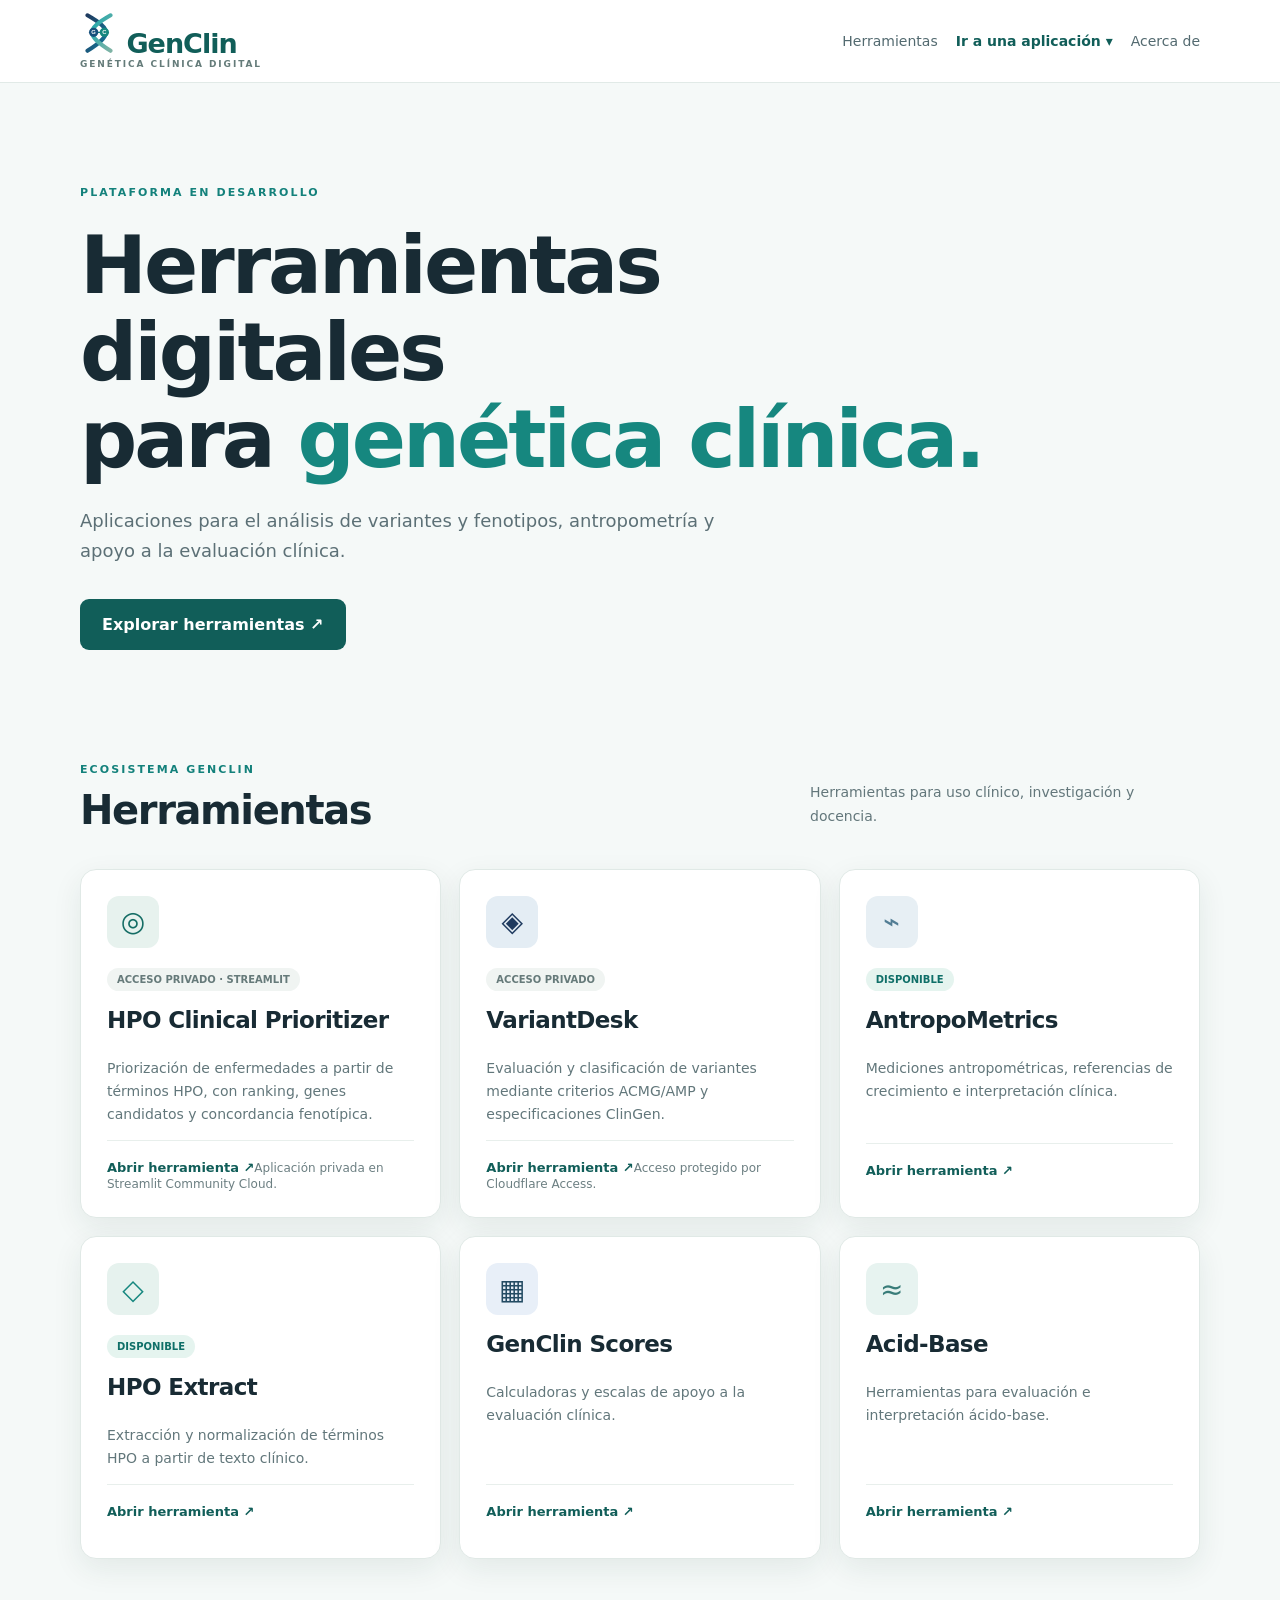
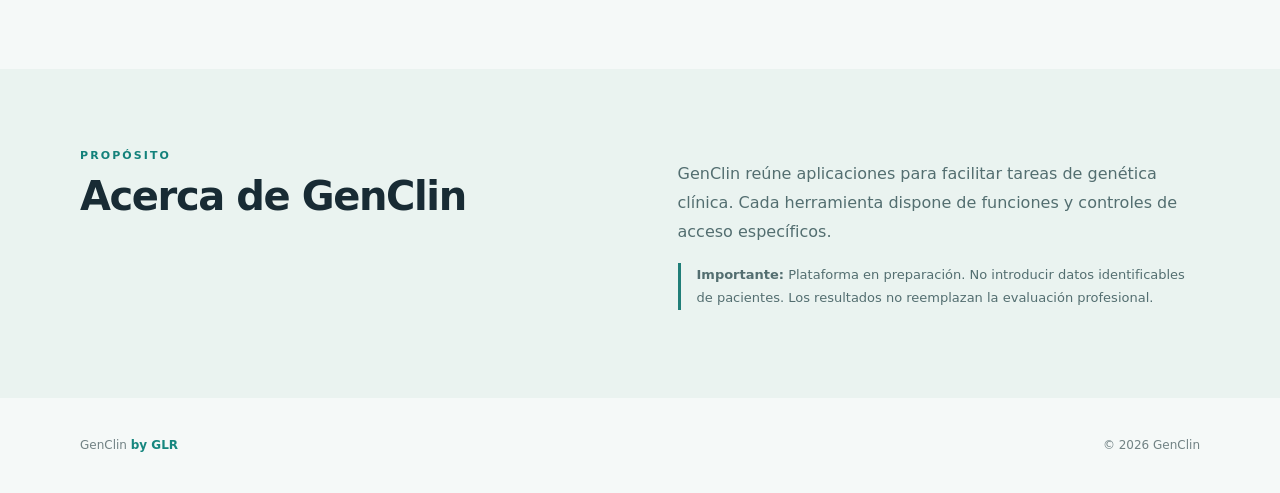
==== commit 834f877e: "design: add responsive single G-C mark to portal header" ====
--- a/index.html
+++ b/index.html
@@ -1,6 +1,6 @@
 <!doctype html>
 <html lang="es"><head><meta charset="utf-8"><meta name="viewport" content="width=device-width,initial-scale=1"><meta name="description" content="GenClin: herramientas digitales para genética clínica y docencia."><title>GenClin | Genética clínica digital</title><link rel="stylesheet" href="./styles.css"></head>
-<body><header class="header"><div class="container top"><a class="brand" href="./">✳ GenClin <small>GENÉTICA CLÍNICA DIGITAL</small></a><nav aria-label="Navegación principal"><a href="#herramientas">Herramientas</a><details class="tools-menu"><summary>Ir a una aplicación ▾</summary><div class="tools-links"><a href="https://hpo-clinical-prioritizer.streamlit.app/">HPO Clinical Prioritizer</a><a href="https://variantdesk.genclin.cl/">VariantDesk</a><a href="https://antropometria.genclin.cl/">AntropoMetrics</a><a href="https://antropometria.genclin.cl/genclin-scores">GenClin Scores</a><a href="https://antropometria.genclin.cl/acid-base">Acid-Base</a><a href="https://hpo.genclin.cl/">HPO Extract</a></div></details><a href="#proyecto">Acerca de</a></nav></div></header>
+<body><header class="header"><div class="container top"><a class="brand" href="./"><img src="./assets/genclin-gc-mark.svg" width="38" height="40" alt="G–C, símbolo GenClin" /> <span>GenClin <small>GENÉTICA CLÍNICA DIGITAL</small></span></a><nav aria-label="Navegación principal"><a href="#herramientas">Herramientas</a><details class="tools-menu"><summary>Ir a una aplicación ▾</summary><div class="tools-links"><a href="https://hpo-clinical-prioritizer.streamlit.app/">HPO Clinical Prioritizer</a><a href="https://variantdesk.genclin.cl/">VariantDesk</a><a href="https://antropometria.genclin.cl/">AntropoMetrics</a><a href="https://antropometria.genclin.cl/genclin-scores">GenClin Scores</a><a href="https://antropometria.genclin.cl/acid-base">Acid-Base</a><a href="https://hpo.genclin.cl/">HPO Extract</a></div></details><a href="#proyecto">Acerca de</a></nav></div></header>
 <main><section class="hero container"><span class="eyebrow">PLATAFORMA EN DESARROLLO</span><h1>Herramientas digitales<br>para <em>genética clínica.</em></h1><p>Aplicaciones para el análisis de variantes y fenotipos, antropometría y apoyo a la evaluación clínica.</p><a class="button" href="#herramientas">Explorar herramientas ↗</a></section>
 <section class="container section" id="herramientas"><div class="intro"><div><span class="eyebrow">ECOSISTEMA GENCLIN</span><h2>Herramientas</h2></div><p>Herramientas para uso clínico, investigación y docencia.</p></div>
 <div class="cards"><article class="card"><span class="symbol">◎</span><span class="tag">Acceso privado · Streamlit</span><h3>HPO Clinical Prioritizer</h3><p>Priorización de enfermedades a partir de términos HPO, con ranking, genes candidatos y concordancia fenotípica.</p><footer><a href="https://hpo-clinical-prioritizer.streamlit.app/" target="_blank" rel="noopener noreferrer" aria-label="Abrir HPO Clinical Prioritizer privado en Streamlit">Abrir herramienta ↗</a><span class="subnote">Aplicación privada en Streamlit Community Cloud.</span></footer></article>
--- a/styles.css
+++ b/styles.css
@@ -26,3 +26,15 @@
 .foot strong {font-weight:700;color:var(--gc-teal);}
 @media(min-width:980px){.cards{grid-template-columns:repeat(3,minmax(0,1fr));}}
 @media(max-width:760px){.cards{grid-template-columns:1fr;}}
+
+
+/* Top-level application switcher */
+.top nav {align-items:center;display:flex;gap:18px;}
+.tools-menu {position:relative;}
+.tools-menu summary {cursor:pointer;list-style:none;font-weight:600;color:var(--gc-petrol);}
+.tools-menu summary::-webkit-details-marker {display:none;}
+.tools-menu summary:focus-visible {outline:3px solid var(--gc-blue);outline-offset:3px;}
+.tools-links {position:absolute;z-index:100;right:0;top:calc(100% + 12px);min-width:235px;background:#fff;border:1px solid #dbe8e6;border-radius:12px;box-shadow:0 12px 32px #15363d24;padding:8px;display:flex;flex-direction:column;gap:0;}
+.tools-links a {display:block;border-radius:6px;padding:10px 12px;font-size:13px;color:#234b63;}
+.tools-links a:hover,.tools-links a:focus-visible {background:#e6f2ee;}
+@media(max-width:760px){.top {flex-wrap:wrap;padding-block:12px}.top nav{width:100%;justify-content:space-between}.tools-links{right:-45px;max-width:calc(100vw - 40px)}}
